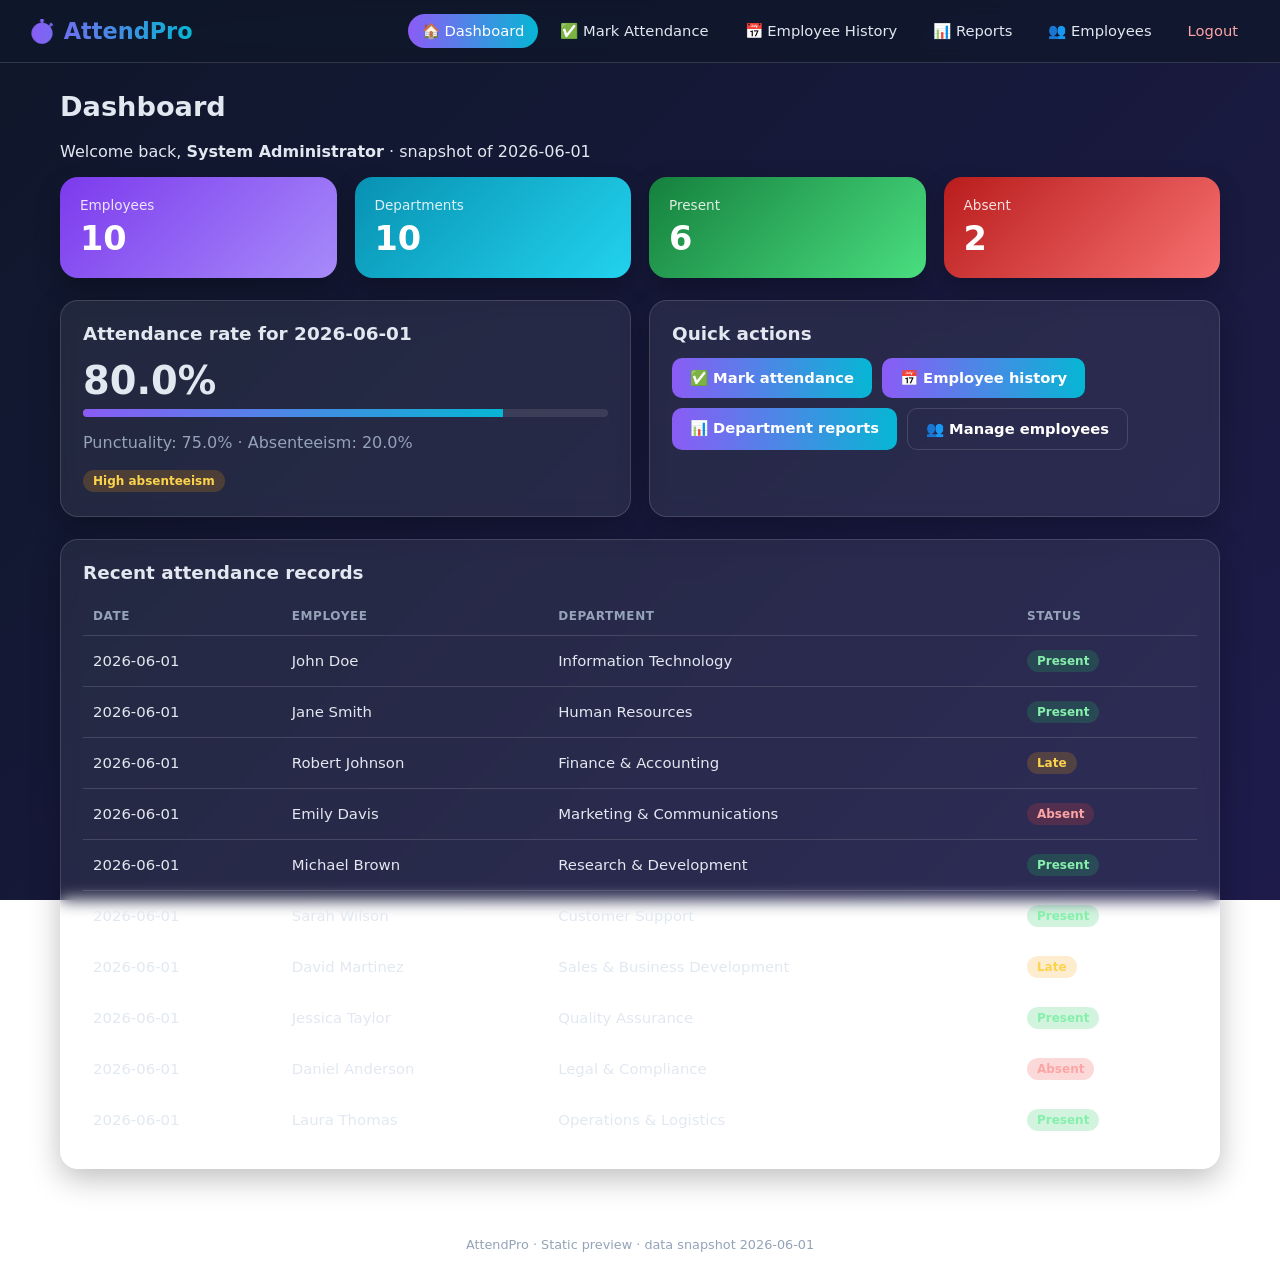
==== index.html @ 2bda49c9 "Add files via upload" ====
<!DOCTYPE html>
<html lang="en">
<head>
<meta charset="UTF-8">
<meta name="viewport" content="width=device-width, initial-scale=1">
<title>Dashboard · AttendPro</title>
<link rel="stylesheet" href="style.css">
</head>
<body>
<header class="topbar">
  <div class="brand">⏱️ AttendPro</div>
  <nav><a href="index.html" class="active">🏠 Dashboard</a><a href="mark.html" class="">✅ Mark Attendance</a><a href="history.html" class="">📅 Employee History</a><a href="reports.html" class="">📊 Reports</a><a href="employees.html" class="">👥 Employees</a><a href="login.html" class="logout">Logout</a></nav>
</header>
<main class="container">
<h1 class="page-title">Dashboard</h1>

<p>Welcome back, <strong>System Administrator</strong> · snapshot of 2026-06-01</p>
<div class="grid grid-4" style="margin-bottom:22px">
  <div class="stat stat-purple"><div class="label">Employees</div><div class="value">10</div></div>
  <div class="stat stat-cyan"><div class="label">Departments</div><div class="value">10</div></div>
  <div class="stat stat-green"><div class="label">Present</div><div class="value">6</div></div>
  <div class="stat stat-red"><div class="label">Absent</div><div class="value">2</div></div>
</div>
<div class="grid grid-2">
  <div class="card">
    <h2>Attendance rate for 2026-06-01</h2>
    <p style="font-size:2.4rem;font-weight:800;margin:6px 0">80.0%</p>
    <div class="bar"><span style="width:80.0%"></span></div>
    <p style="color:var(--muted)">Punctuality: 75.0% · Absenteeism: 20.0%</p>
    <span class="badge flag-warn">High absenteeism</span>
  </div>
  <div class="card">
    <h2>Quick actions</h2>
    <div style="display:flex;flex-wrap:wrap;gap:10px">
      <a class="btn" href="mark.html">✅ Mark attendance</a>
      <a class="btn" href="history.html">📅 Employee history</a>
      <a class="btn" href="reports.html">📊 Department reports</a>
      <a class="btn btn-ghost" href="employees.html">👥 Manage employees</a>
    </div>
  </div>
</div>
<div class="card">
  <h2>Recent attendance records</h2>
  <div class="table-wrap"><table>
    <thead><tr><th>Date</th><th>Employee</th><th>Department</th><th>Status</th></tr></thead>
    <tbody><tr><td>2026-06-01</td><td>John Doe</td><td>Information Technology</td><td><span class="badge st-present">Present</span></td></tr><tr><td>2026-06-01</td><td>Jane Smith</td><td>Human Resources</td><td><span class="badge st-present">Present</span></td></tr><tr><td>2026-06-01</td><td>Robert Johnson</td><td>Finance &amp; Accounting</td><td><span class="badge st-late">Late</span></td></tr><tr><td>2026-06-01</td><td>Emily Davis</td><td>Marketing &amp; Communications</td><td><span class="badge st-absent">Absent</span></td></tr><tr><td>2026-06-01</td><td>Michael Brown</td><td>Research &amp; Development</td><td><span class="badge st-present">Present</span></td></tr><tr><td>2026-06-01</td><td>Sarah Wilson</td><td>Customer Support</td><td><span class="badge st-present">Present</span></td></tr><tr><td>2026-06-01</td><td>David Martinez</td><td>Sales &amp; Business Development</td><td><span class="badge st-late">Late</span></td></tr><tr><td>2026-06-01</td><td>Jessica Taylor</td><td>Quality Assurance</td><td><span class="badge st-present">Present</span></td></tr><tr><td>2026-06-01</td><td>Daniel Anderson</td><td>Legal &amp; Compliance</td><td><span class="badge st-absent">Absent</span></td></tr><tr><td>2026-06-01</td><td>Laura Thomas</td><td>Operations &amp; Logistics</td><td><span class="badge st-present">Present</span></td></tr></tbody>
  </table></div>
</div>

</main>
<footer class="footer">AttendPro · Static preview · data snapshot 2026-06-01</footer>
</body>
</html>
---- style.css ----
/* ==========================================================
   AttendPro – stylesheet
   Dark gradient theme with glass-style cards
   ========================================================== */

:root {
    --bg1: #0f172a;
    --bg2: #1e1b4b;
    --glass: rgba(255, 255, 255, 0.07);
    --glass-border: rgba(255, 255, 255, 0.14);
    --text: #e2e8f0;
    --muted: #94a3b8;
    --accent: #8b5cf6;
    --accent2: #06b6d4;
    --green: #22c55e;
    --amber: #f59e0b;
    --red: #ef4444;
}

* { box-sizing: border-box; }

body {
    margin: 0;
    font-family: "Segoe UI", system-ui, -apple-system, Roboto, sans-serif;
    color: var(--text);
    background: linear-gradient(135deg, var(--bg1), var(--bg2));
    background-attachment: fixed;
    min-height: 100vh;
    display: flex;
    flex-direction: column;
}

a { color: var(--accent2); text-decoration: none; }
a:hover { text-decoration: underline; }

/* ---------- Top bar ---------- */
.topbar {
    display: flex;
    flex-wrap: wrap;
    justify-content: space-between;
    align-items: center;
    gap: 12px;
    padding: 14px 28px;
    background: rgba(15, 23, 42, 0.7);
    backdrop-filter: blur(10px);
    border-bottom: 1px solid var(--glass-border);
    position: sticky;
    top: 0;
    z-index: 10;
}
.brand {
    font-size: 1.4rem;
    font-weight: 800;
    background: linear-gradient(90deg, var(--accent), var(--accent2));
    -webkit-background-clip: text;
    background-clip: text;
    color: transparent;
}
.topbar nav { display: flex; flex-wrap: wrap; gap: 8px; }
.topbar nav a {
    color: var(--text);
    padding: 8px 14px;
    border-radius: 999px;
    font-size: 0.92rem;
    transition: background 0.2s;
}
.topbar nav a:hover { background: var(--glass); text-decoration: none; }
.topbar nav a.active { background: linear-gradient(90deg, var(--accent), var(--accent2)); color: #fff; }
.topbar nav a.logout { color: #fca5a5; }

/* ---------- Layout ---------- */
.container { flex: 1; width: 100%; max-width: 1200px; margin: 0 auto; padding: 28px 20px; }
.page-title { font-size: 1.7rem; margin: 0 0 20px; }
.footer { text-align: center; color: var(--muted); font-size: 0.8rem; padding: 18px; }

.card {
    background: var(--glass);
    border: 1px solid var(--glass-border);
    border-radius: 18px;
    padding: 22px;
    margin-bottom: 22px;
    backdrop-filter: blur(8px);
    box-shadow: 0 10px 30px rgba(0, 0, 0, 0.25);
}
.card h2 { margin: 0 0 14px; font-size: 1.15rem; }

.grid { display: grid; gap: 18px; }
.grid-4 { grid-template-columns: repeat(auto-fit, minmax(190px, 1fr)); }
.grid-2 { grid-template-columns: repeat(auto-fit, minmax(340px, 1fr)); }

/* ---------- Stat cards ---------- */
.stat { padding: 20px; border-radius: 18px; color: #fff; box-shadow: 0 10px 25px rgba(0,0,0,.25); }
.stat .label { font-size: 0.85rem; opacity: 0.85; }
.stat .value { font-size: 2.1rem; font-weight: 800; margin-top: 6px; }
.stat-purple { background: linear-gradient(135deg, #7c3aed, #a78bfa); }
.stat-cyan   { background: linear-gradient(135deg, #0891b2, #22d3ee); }
.stat-green  { background: linear-gradient(135deg, #15803d, #4ade80); }
.stat-red    { background: linear-gradient(135deg, #b91c1c, #f87171); }

/* ---------- Flash messages ---------- */
.flash { padding: 12px 16px; border-radius: 12px; margin-bottom: 18px; font-weight: 600; }
.flash.success { background: rgba(34,197,94,.18); border: 1px solid var(--green); }
.flash.error   { background: rgba(239,68,68,.18); border: 1px solid var(--red); }

/* ---------- Forms ---------- */
label { display: block; font-size: 0.85rem; color: var(--muted); margin-bottom: 6px; }
input[type=text], input[type=email], input[type=date], input[type=password], select {
    width: 100%;
    padding: 11px 13px;
    border-radius: 10px;
    border: 1px solid var(--glass-border);
    background: rgba(15, 23, 42, 0.6);
    color: var(--text);
    font-size: 0.95rem;
    margin-bottom: 14px;
}
input:focus, select:focus { outline: 2px solid var(--accent); border-color: transparent; }
.form-row { display: flex; flex-wrap: wrap; gap: 14px; align-items: flex-end; }
.form-row > div { flex: 1; min-width: 160px; }

.btn {
    display: inline-block;
    border: none;
    cursor: pointer;
    padding: 11px 18px;
    border-radius: 10px;
    font-weight: 700;
    font-size: 0.92rem;
    color: #fff;
    background: linear-gradient(90deg, var(--accent), var(--accent2));
    transition: transform 0.15s, box-shadow 0.15s;
}
.btn:hover { transform: translateY(-2px); box-shadow: 0 8px 18px rgba(139,92,246,.35); text-decoration: none; }
.btn-danger { background: linear-gradient(90deg, #dc2626, #f97316); }
.btn-ghost  { background: transparent; border: 1px solid var(--glass-border); }
.btn-small  { padding: 6px 11px; font-size: 0.8rem; }

/* ---------- Tables ---------- */
.table-wrap { overflow-x: auto; }
table { width: 100%; border-collapse: collapse; font-size: 0.93rem; }
th, td { padding: 12px 10px; text-align: left; border-bottom: 1px solid var(--glass-border); }
th { color: var(--muted); font-weight: 600; text-transform: uppercase; font-size: 0.75rem; letter-spacing: .05em; }
tr:hover td { background: rgba(255,255,255,.03); }

/* ---------- Badges and status ---------- */
.badge {
    display: inline-block;
    padding: 4px 10px;
    border-radius: 999px;
    font-size: 0.75rem;
    font-weight: 700;
    margin: 2px 4px 2px 0;
}
.st-present { background: rgba(34,197,94,.2);  color: #86efac; }
.st-late    { background: rgba(245,158,11,.2); color: #fcd34d; }
.st-absent  { background: rgba(239,68,68,.2);  color: #fca5a5; }
.st-none    { background: rgba(148,163,184,.2); color: var(--muted); }
.flag-good  { background: rgba(34,197,94,.2);  color: #86efac; }
.flag-warn  { background: rgba(245,158,11,.2); color: #fcd34d; }
.flag-bad   { background: rgba(239,68,68,.2);  color: #fca5a5; }

/* ---------- Radio "pill" selector used on Mark Attendance ---------- */
.status-pick { display: flex; gap: 6px; flex-wrap: wrap; }
.status-pick input { position: absolute; opacity: 0; pointer-events: none; }
.status-pick label {
    margin: 0;
    padding: 7px 14px;
    border-radius: 999px;
    border: 1px solid var(--glass-border);
    cursor: pointer;
    color: var(--muted);
    font-size: 0.85rem;
    transition: all 0.15s;
}
.status-pick input:checked + label.p { background: var(--green);  color: #052e16; border-color: var(--green); }
.status-pick input:checked + label.l { background: var(--amber);  color: #451a03; border-color: var(--amber); }
.status-pick input:checked + label.a { background: var(--red);    color: #fff;    border-color: var(--red); }

/* ---------- Progress bar ---------- */
.bar { height: 8px; background: rgba(255,255,255,.1); border-radius: 999px; overflow: hidden; min-width: 120px; }
.bar span { display: block; height: 100%; background: linear-gradient(90deg, var(--accent), var(--accent2)); }

/* ---------- Login page ---------- */
.login-wrap { min-height: 100vh; display: flex; align-items: center; justify-content: center; padding: 20px; }
.login-card { width: 100%; max-width: 380px; }
.login-card .brand { text-align: center; margin-bottom: 6px; font-size: 2rem; }
.login-card p.sub { text-align: center; color: var(--muted); margin: 0 0 22px; }
.login-card .btn { width: 100%; }

@media (max-width: 640px) {
    .topbar { padding: 12px; }
    .page-title { font-size: 1.3rem; }
}
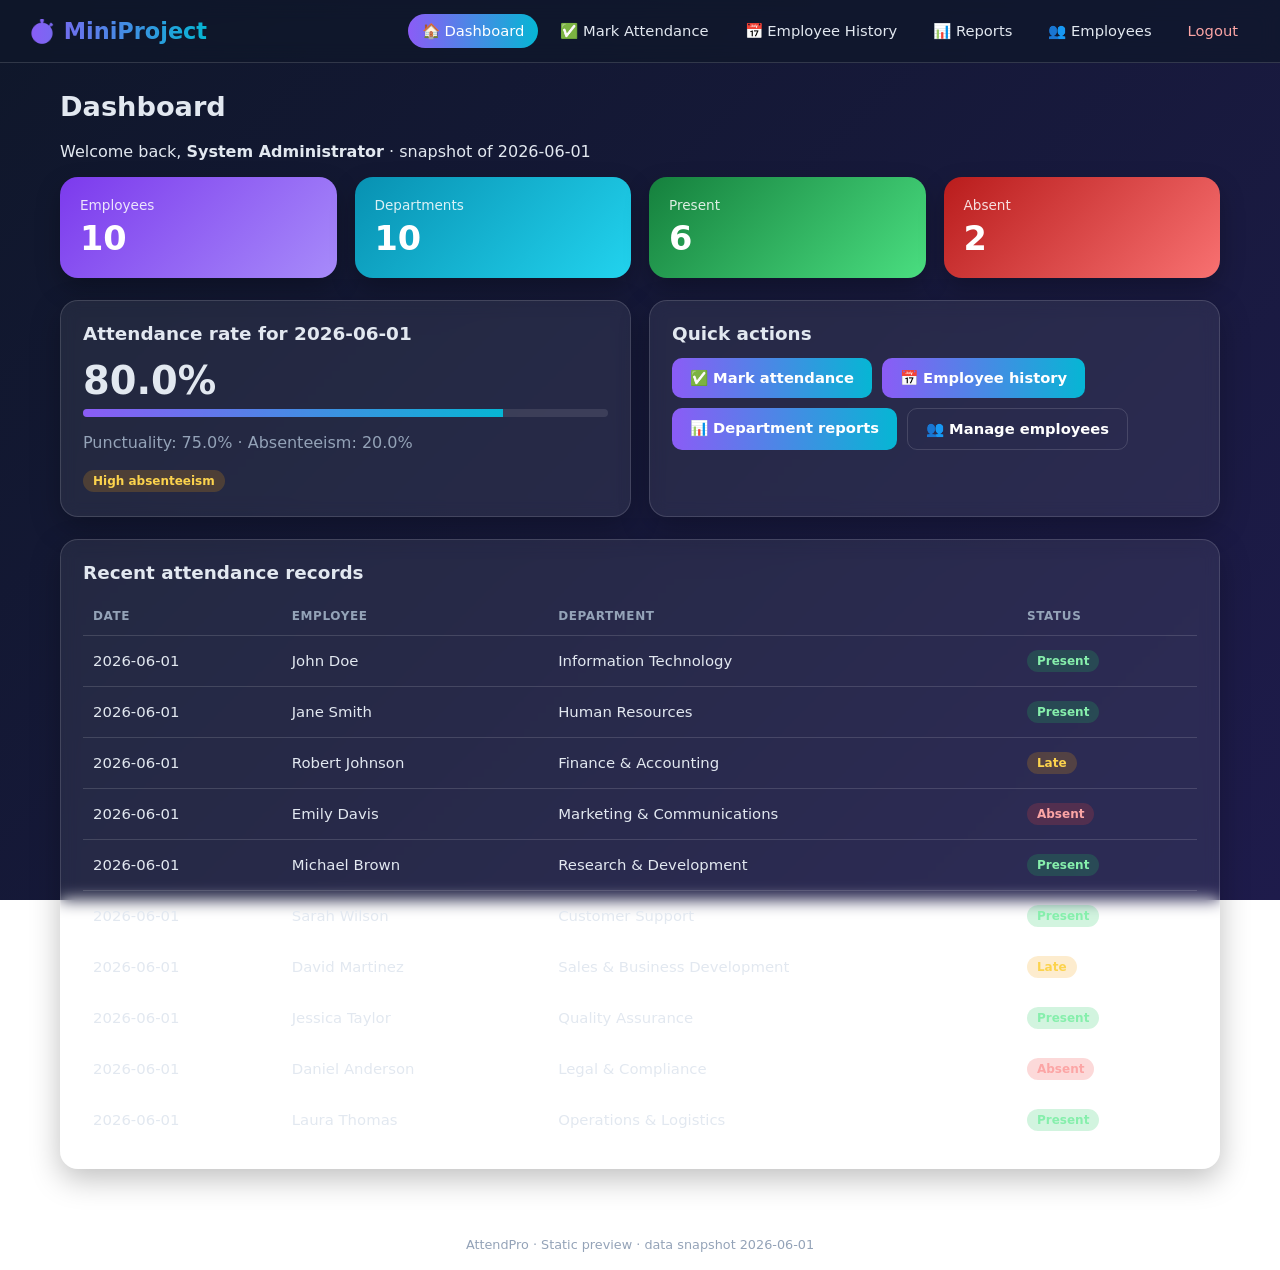
==== commit b0bd2245: "Update index.html" ====
--- a/index.html
+++ b/index.html
@@ -8,7 +8,7 @@
 </head>
 <body>
 <header class="topbar">
-  <div class="brand">⏱️ AttendPro</div>
+  <div class="brand">⏱️ MiniProject</div>
   <nav><a href="index.html" class="active">🏠 Dashboard</a><a href="mark.html" class="">✅ Mark Attendance</a><a href="history.html" class="">📅 Employee History</a><a href="reports.html" class="">📊 Reports</a><a href="employees.html" class="">👥 Employees</a><a href="login.html" class="logout">Logout</a></nav>
 </header>
 <main class="container">
